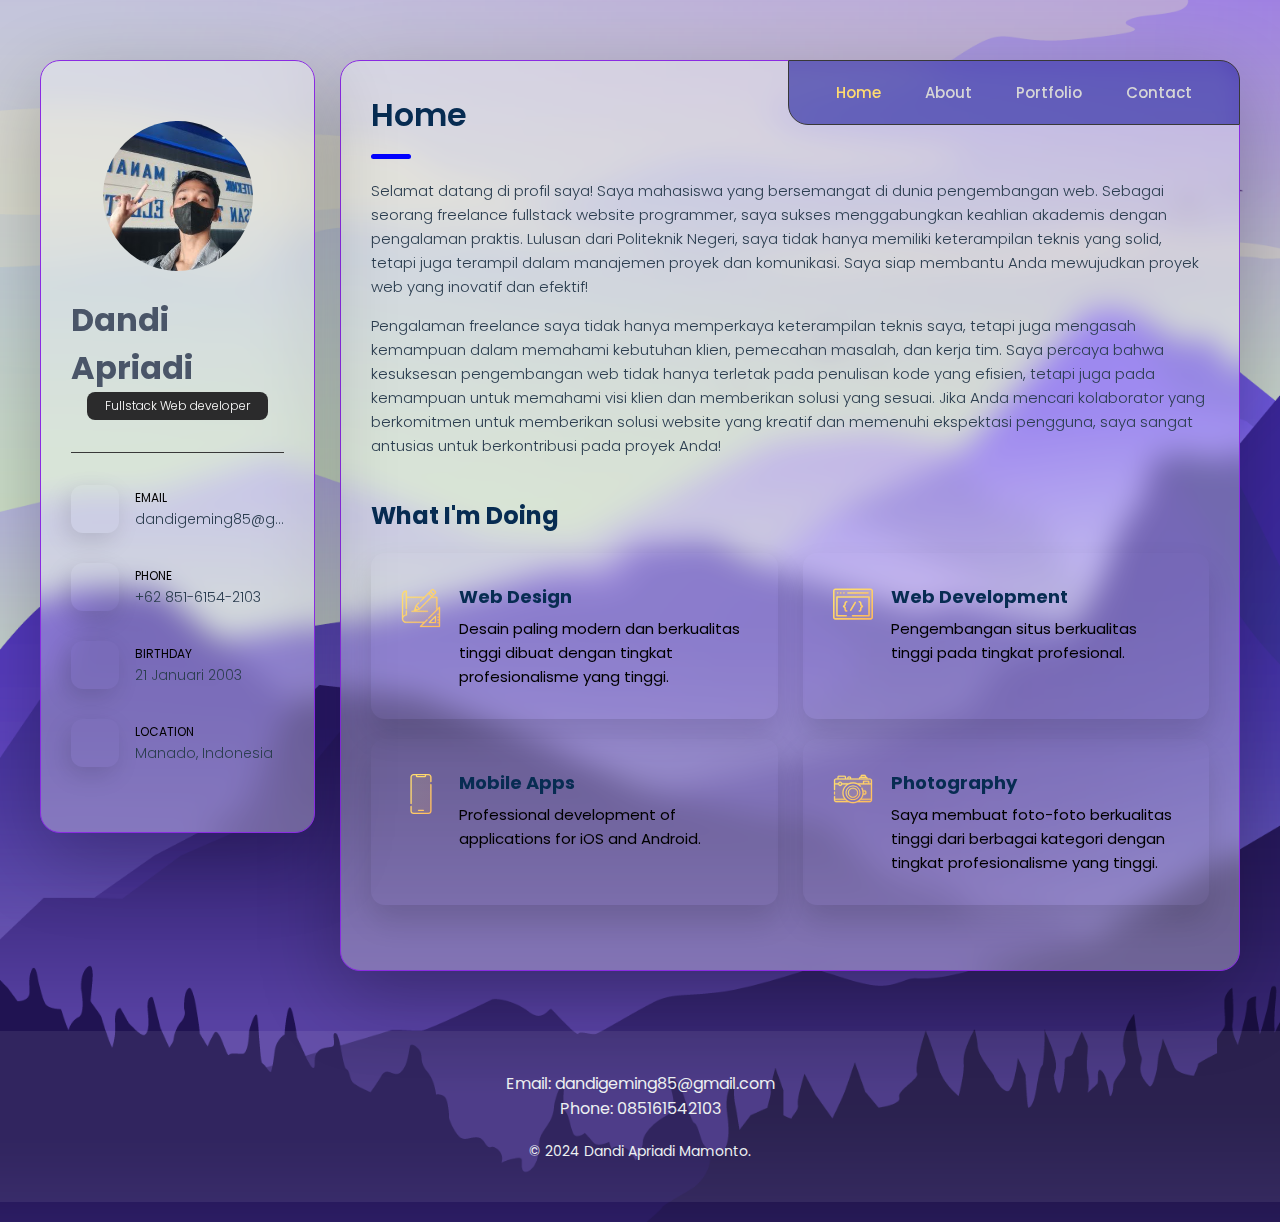
==== index.html @ 33befef3 "first commit" ====
<!DOCTYPE html>
<html lang="en">

<head>
  <meta charset="UTF-8">
  <meta http-equiv="X-UA-Compatible" content="IE=edge">
  <meta name="viewport" content="width=device-width, initial-scale=1.0">
  <title>Portfolio LearningX</title>
  <link rel="shortcut icon" href="./assets/images/logo.ico" type="image/x-icon">
  <link rel="stylesheet" href="./assets/css/style.css">
  <link rel="preconnect" href="https://fonts.googleapis.com">
  <link rel="preconnect" href="https://fonts.gstatic.com" crossorigin>

  <link href="https://fonts.googleapis.com/css2?family=Poppins:wght@300;400;500;600&display=swap" rel="stylesheet">
</head>

<body>

  <main>
    <aside class="sidebar" data-sidebar>
      <div class="sidebar-info">
        <figure class="avatar-box">
          <img src="./assets/images/profile.jpg" class="rounded" alt="Dandi Apriadi" width="100">
        </figure>

        <div class="info-content">
          <h1 class="text-gray" title="Dandi Apriadi">Dandi Apriadi</h1>

          <p class="title">Fullstack Web developer</p>
        </div>

        <button class="info_more-btn" data-sidebar-btn>
          <ion-icon name="chevron-down"></ion-icon>
        </button>

      </div>

      <div class="sidebar-info_more">

        <div class="separator"></div>

        <ul class="contacts-list">

          <li class="contact-item">

            <div class="icon-box">
              <ion-icon name="mail-outline"></ion-icon>
            </div>

            <div class="contact-info">
              <p class="contact-title">Email</p>

              <a href="mailto:dandigeming85@gmail.com" class="contact-link">dandigeming85@gmail.com</a>
            </div>

          </li>

          <li class="contact-item">

            <div class="icon-box">
              <ion-icon name="phone-portrait-outline"></ion-icon>
            </div>

            <div class="contact-info">
              <p class="contact-title">Phone</p>

              <a class="contact-link">+62 851-6154-2103</a>
            </div>

          </li>

          <li class="contact-item">

            <div class="icon-box">
              <ion-icon name="calendar-outline"></ion-icon>
            </div>

            <div class="contact-info">
              <p class="contact-title">Birthday</p>

              <time datetime="1982-06-23">21 Januari 2003</time>
            </div>

          </li>

          <li class="contact-item">

            <div class="icon-box">
              <ion-icon name="location-outline"></ion-icon>
            </div>

            <div class="contact-info">
              <p class="contact-title">Location</p>

              <address>Manado, Indonesia</address>
            </div>

          </li>

        </ul>

        <div class="separator"></div>

        <ul class="social-list">

          <li class="social-item">
            <a href="#" class="social-link">
              <ion-icon name="logo-facebook"></ion-icon>
            </a>
          </li>

          <li class="social-item">
            <a href="#" class="social-link">
              <ion-icon name="logo-twitter"></ion-icon>
            </a>
          </li>

          <li class="social-item">
            <a href="#" class="social-link">
              <ion-icon name="logo-instagram"></ion-icon>
            </a>
          </li>

        </ul>

      </div>

    </aside>

    <div class="main-content">

      <nav class="navbar">

        <ul class="navbar-list">

          <li class="navbar-item">
            <button class="navbar-link  active" data-nav-link>Home</button>
          </li>

          <li class="navbar-item">
            <button class="navbar-link" data-nav-link>About</button>
          </li>

          <li class="navbar-item">
            <button class="navbar-link" data-nav-link>Portfolio</button>
          </li>

          <li class="navbar-item">
            <button class="navbar-link" data-nav-link>Contact</button>
          </li>

        </ul>

      </nav>

      <article class="about  active" data-page="home">

        <header>
          <h2 class="h2 article-title">Home</h2>
        </header>

        <section class="about-text">
          <p>
            Selamat datang di profil saya! Saya mahasiswa yang bersemangat di dunia pengembangan web. Sebagai seorang freelance fullstack website programmer, saya sukses menggabungkan keahlian akademis dengan pengalaman praktis. Lulusan dari Politeknik Negeri, saya tidak hanya memiliki keterampilan teknis yang solid, tetapi juga terampil dalam manajemen proyek dan komunikasi. Saya siap membantu Anda mewujudkan proyek web yang inovatif dan efektif!
          </p>

          <p>
            Pengalaman freelance saya tidak hanya memperkaya keterampilan teknis saya, tetapi juga mengasah kemampuan dalam memahami kebutuhan klien, pemecahan masalah, dan kerja tim. Saya percaya bahwa kesuksesan pengembangan web tidak hanya terletak pada penulisan kode yang efisien, tetapi juga pada kemampuan untuk memahami visi klien dan memberikan solusi yang sesuai. Jika Anda mencari kolaborator yang berkomitmen untuk memberikan solusi website yang kreatif dan memenuhi ekspektasi pengguna, saya sangat antusias untuk berkontribusi pada proyek Anda!
          </p>
        </section>

        <section class="service">

          <h3 class="h3 service-title">What i'm doing</h3>

          <ul class="service-list">

            <li class="service-item">

              <div class="service-icon-box">
                <img src="./assets/images/icon-design.svg
                " alt="design icon" width="40">
              </div>

              <div class="service-content-box">
                <h4 class="h4 service-item-title">Web design</h4>

                <p class="service-item-text">
                  Desain paling modern dan berkualitas tinggi dibuat dengan tingkat profesionalisme yang tinggi.
                </p>
              </div>

            </li>

            <li class="service-item">

              <div class="service-icon-box">
                <img src="./assets/images/icon-dev.svg" alt="Web development icon" width="40">
              </div>

              <div class="service-content-box">
                <h4 class="h4 service-item-title">Web development</h4>

                <p class="service-item-text">
                  Pengembangan situs berkualitas tinggi pada tingkat profesional.
                </p>
              </div>

            </li>

            <li class="service-item">

              <div class="service-icon-box">
                <img src="./assets/images/icon-app.svg" alt="mobile app icon" width="40">
              </div>

              <div class="service-content-box">
                <h4 class="h4 service-item-title">Mobile apps</h4>

                <p class="service-item-text">
                  Professional development of applications for iOS and Android.
                </p>
              </div>

            </li>

            <li class="service-item">

              <div class="service-icon-box">
                <img src="./assets/images/icon-photo.svg" alt="camera icon" width="40">
              </div>

              <div class="service-content-box">
                <h4 class="h4 service-item-title">Photography</h4>

                <p class="service-item-text">
                  Saya membuat foto-foto berkualitas tinggi dari berbagai kategori dengan tingkat profesionalisme yang tinggi.
                </p>
              </div>

            </li>

          </ul>

        </section>

        <div class="modal-container" data-modal-container>

          <div class="overlay" data-overlay></div>

          <section class="testimonials-modal">

            <button class="modal-close-btn" data-modal-close-btn>
              <ion-icon name="close-outline"></ion-icon>
            </button>

            <div class="modal-img-wrapper">
              <figure class="modal-avatar-box">
                <img src="./assets/images/avatar-1.png" alt="Daniel lewis" width="80" data-modal-img>
              </figure>

              <img src="./assets/images/icon-quote.svg" alt="quote icon">
            </div>

          </section>

        </div>
        
      </article>

      <article class="resume" data-page="about">

        <header>
          <h2 class="h2 article-title">About</h2>
        </header>

        <section class="timeline">

          <div class="title-wrapper">
            <div class="icon-box">
              <ion-icon name="book-outline"></ion-icon>
            </div>

            <h3 class="h3">Education</h3>
          </div>

          <ol class="timeline-list">

            <li class="timeline-item">

              <h4 class="h4 timeline-item-title">SMK Coktroaminoto Kotamobagu</h4>

              <span>2018 — 2021</span>

              <p class="timeline-text">
                SMK Cokroaminoto Kotamobagu, 2018-2021, memperkaya pengetahuan akademis dan keterampilan praktis. Dengan dukungan guru dan teman sekelas, saya siap melangkah ke tahap berikutnya dalam pendidikan dan karier.
              </p>

            </li>

            <li class="timeline-item">

              <h4 class="h4 timeline-item-title">Politeknik Negeri Manado</h4>

              <span>2021 — 2025</span>

              <p class="timeline-text">
                Politeknik Negeri Manado, periode 2021-2025, menjadi tempat di mana saya mengembangkan pengetahuan akademis dan keterampilan praktis. Dengan bimbingan dari dosen dan dukungan rekan sejawat, saya siap untuk memasuki fase selanjutnya dalam perjalanan pendidikan dan karier saya.
              </p>

            </li>

            <li class="timeline-item">

              <h4 class="h4 timeline-item-title">Harvard University</h4>

              <span>2025 — 2028</span>

              <p class="timeline-text">
                Harvard University, yang akan saya tempuh dari 2025 hingga 2028, menjadi langkah ambisius saya untuk memperdalam pengetahuan akademis dan mengembangkan keterampilan praktis. Dengan harapan mendapatkan bimbingan dari pengajar terkemuka dan berinteraksi dengan rekan sejawat yang inspiratif, saya mempersiapkan diri untuk menghadapi tantangan akademis dan menggali peluang karier yang lebih mendalam di masa depan.
              </p>

            </li>

          </ol>

        </section>

        <section class="skill">

          <h3 class="h3 skills-title">My skills</h3>

          <ul class="skills-list content-card">

            <li class="skills-item">

              <div class="title-wrapper">
                <h5 class="h5">Web design</h5>
                <data value="80">80%</data>
              </div>

              <div class="skill-progress-bg">
                <div class="skill-progress-fill" style="width: 80%;"></div>
              </div>

            </li>

            <li class="skills-item">

              <div class="title-wrapper">
                <h5 class="h5">Graphic design</h5>
                <data value="70">70%</data>
              </div>

              <div class="skill-progress-bg">
                <div class="skill-progress-fill" style="width: 70%;"></div>
              </div>

            </li>

            <li class="skills-item">

              <div class="title-wrapper">
                <h5 class="h5">Branding</h5>
                <data value="75">75%</data>
              </div>

              <div class="skill-progress-bg">
                <div class="skill-progress-fill" style="width: 75%;"></div>
              </div>

            </li>
            <li class="skills-item">

              <div class="title-wrapper">
                <h5 class="h5">Flutter</h5>
                <data value="81">81%</data>
              </div>

              <div class="skill-progress-bg">
                <div class="skill-progress-fill" style="width: 81%;"></div>
              </div>

            </li>

            <li class="skills-item">

              <div class="title-wrapper">
                <h5 class="h5">React</h5>
                <data value="96">96%</data>
              </div>

              <div class="skill-progress-bg">
                <div class="skill-progress-fill" style="width: 96%;"></div>
              </div>

            </li>
            <li class="skills-item">

              <div class="title-wrapper">
                <h5 class="h5">PHP</h5>
                <data value="90">94%</data>
              </div>

              <div class="skill-progress-bg">
                <div class="skill-progress-fill" style="width: 90%;"></div>
              </div>

            </li>
          
            <li class="skills-item">

              <div class="title-wrapper">
                <h5 class="h5">Python</h5>
                <data value="51">51%</data>
              </div>

              <div class="skill-progress-bg">
                <div class="skill-progress-fill" style="width: 51%;"></div>
              </div>

            </li>
            <li class="skills-item">

              <div class="title-wrapper">
                <h5 class="h5">C++</h5>
                <data value="66">66%</data>
              </div>

              <div class="skill-progress-bg">
                <div class="skill-progress-fill" style="width: 66%;"></div>
              </div>

            </li>

            <li class="skills-item">

              <div class="title-wrapper">
                <h5 class="h5">Java</h5>
                <data value="40">40%</data>
              </div>

              <div class="skill-progress-bg">
                <div class="skill-progress-fill" style="width: 40%;"></div>
              </div>

            </li>

          </ul>

        </section>

      </article>

      <article class="portfolio" data-page="portfolio">

        <header>
          <h2 class="h2 article-title">Portfolio</h2>
        </header>

        <section class="projects">

          <div class="filter-select-box">

            <button class="filter-select" data-select>

              <div class="select-value" data-selecct-value>Select category</div>

              <div class="select-icon">
                <ion-icon name="chevron-down"></ion-icon>
              </div>

            </button>

            <ul class="select-list">

              <li class="select-item">
                <button data-select-item>All</button>
              </li>

              <li class="select-item">
                <button data-select-item>Web design</button>
              </li>

              <li class="select-item">
                <button data-select-item>Applications</button>
              </li>

              <li class="select-item">
                <button data-select-item>Web development</button>
              </li>

            </ul>

          </div>

          <ul class="project-list">

            <li class="project-item  active" data-filter-item data-category="web development">
              <a href="#">

                <figure class="project-img">
                  <div class="project-item-icon-box">
                    <ion-icon name="eye-outline"></ion-icon>
                  </div>

                  <img src="./assets/images/lumbung.png" alt="Post Artikel" loading="lazy">
                </figure>

                <h3 class="project-title">Lumbung Pustaka</h3>

                <p class="project-category">2024</p>

              </a>
            </li>

            <li class="project-item  active" data-filter-item data-category="web development">
              <a href="#">

                <figure class="project-img">
                  <div class="project-item-icon-box">
                    <ion-icon name="eye-outline"></ion-icon>
                  </div>

                  <img src="./assets/images/post.png" alt="Post Artikel" loading="lazy">
                </figure>

                <h3 class="project-title">Post Artikel</h3>

                <p class="project-category">2024</p>

              </a>
            </li>

            <li class="project-item  active" data-filter-item data-category="web development">
              <a href="#">

                <figure class="project-img">
                  <div class="project-item-icon-box">
                    <ion-icon name="eye-outline"></ion-icon>
                  </div>

                  <img src="./assets/images/badag.png" alt="bantu dagang" loading="lazy">
                </figure>

                <h3 class="project-title">Bantu Dagang (Badag)</h3>

                <p class="project-category">2024</p>

              </a>
            </li>

            <li class="project-item  active" data-filter-item data-category="web development">
              <a href="#">

                <figure class="project-img">
                  <div class="project-item-icon-box">
                    <ion-icon name="eye-outline"></ion-icon>
                  </div>

                  <img src="./assets/images/asrama.png" alt="Asrama Polimdo" loading="lazy">
                </figure>

                <h3 class="project-title">Asrama Polimdo</h3>

                <p class="project-category">2024</p>

              </a>
            </li>
            <li class="project-item  active" data-filter-item data-category="web development">
              <a href="#">

                <figure class="project-img">
                  <div class="project-item-icon-box">
                    <ion-icon name="eye-outline"></ion-icon>
                  </div>

                  <img src="./assets/images/pbl.png" alt="Project Base Learning" loading="lazy">
                </figure>

                <h3 class="project-title">Project Base Learning</h3>

                <p class="project-category">2024</p>

              </a>
            </li>
            <li class="project-item  active" data-filter-item data-category="web development">
              <a href="#">

                <figure class="project-img">
                  <div class="project-item-icon-box">
                    <ion-icon name="eye-outline"></ion-icon>
                  </div>

                  <img src="./assets/images/baetcoffe.png" alt="beat coffie" loading="lazy">
                </figure>

                <h3 class="project-title">Beat Coffie</h3>

                <p class="project-category">2023</p>

              </a>
            </li>

            <li class="project-item  active" data-filter-item data-category="web development">
              <a href="#">

                <figure class="project-img">
                  <div class="project-item-icon-box">
                    <ion-icon name="eye-outline"></ion-icon>
                  </div>

                  <img src="./assets/images/elearning.png" alt="smart elearning" loading="lazy">
                </figure>

                <h3 class="project-title">Smart Eleaning</h3>

                <p class="project-category">2023</p>

              </a>
            </li>

            <li class="project-item  active" data-filter-item data-category="web development">
              <a href="#">

                <figure class="project-img">
                  <div class="project-item-icon-box">
                    <ion-icon name="eye-outline"></ion-icon>
                  </div>

                  <img src="./assets/images/dekoryuk.png" alt="dekoryuk" loading="lazy">
                </figure>

                <h3 class="project-title">Dekoryuk</h3>

                <p class="project-category">2023</p>

              </a>
            </li>

            <li class="project-item  active" data-filter-item data-category="web development">
              <a href="#">

                <figure class="project-img">
                  <div class="project-item-icon-box">
                    <ion-icon name="eye-outline"></ion-icon>
                  </div>

                  <img src="./assets/images/jurnal.png" alt="Jurnal Posting" loading="lazy">
                </figure>

                <h3 class="project-title">Jurnal Post</h3>

                <p class="project-category">2023</p>

              </a>
            </li>
            <li class="project-item  active" data-filter-item data-category="web development">
              <a href="#">

                <figure class="project-img">
                  <div class="project-item-icon-box">
                    <ion-icon name="eye-outline"></ion-icon>
                  </div>

                  <img src="./assets/images/silogis.png" alt="Silogis" loading="lazy">
                </figure>

                <h3 class="project-title">Silogis</h3>

                <p class="project-category">2023</p>

              </a>
            </li>
            <li class="project-item  active" data-filter-item data-category="web development">
              <a href="#">

                <figure class="project-img">
                  <div class="project-item-icon-box">
                    <ion-icon name="eye-outline"></ion-icon>
                  </div>

                  <img src="./assets/images/taniku.png" alt="Taniku" loading="lazy">
                </figure>

                <h3 class="project-title">Taniku</h3>

                <p class="project-category">2023</p>

              </a>
            </li>

            <li class="project-item  active" data-filter-item data-category="web development">
              <a href="#">

                <figure class="project-img">
                  <div class="project-item-icon-box">
                    <ion-icon name="eye-outline"></ion-icon>
                  </div>

                  <img src="./assets/images/pegadaian.png" alt="Sistem Kenaikan Pangkat" loading="lazy">
                </figure>

                <h3 class="project-title">Sistem Kenaikan Pangkat</h3>

                <p class="project-category">2023</p>

              </a>
            </li>

            <li class="project-item  active" data-filter-item data-category="web development">
              <a href="#">

                <figure class="project-img">
                  <div class="project-item-icon-box">
                    <ion-icon name="eye-outline"></ion-icon>
                  </div>

                  <img src="./assets/images/cvjilis.png" alt="Cv Jilis" loading="lazy">
                </figure>

                <h3 class="project-title">Cv Jilis</h3>

                <p class="project-category">2023</p>

              </a>
            </li>

            <li class="project-item  active" data-filter-item data-category="web development">
              <a href="#">

                <figure class="project-img">
                  <div class="project-item-icon-box">
                    <ion-icon name="eye-outline"></ion-icon>
                  </div>

                  <img src="./assets/images/momento.png" alt="Momento" loading="lazy">
                </figure>

                <h3 class="project-title">Momento</h3>

                <p class="project-category">2023</p>

              </a>
            </li>
            <li class="project-item  active" data-filter-item data-category="web development">
              <a href="#">

                <figure class="project-img">
                  <div class="project-item-icon-box">
                    <ion-icon name="eye-outline"></ion-icon>
                  </div>

                  <img src="./assets/images/server bersama.png" alt="Website Post" loading="lazy">
                </figure>

                <h3 class="project-title">Website Post</h3>

                <p class="project-category">2023</p>

              </a>
            </li>

            <li class="project-item  active" data-filter-item data-category="web development">
              <a href="#">

                <figure class="project-img">
                  <div class="project-item-icon-box">
                    <ion-icon name="eye-outline"></ion-icon>
                  </div>

                  <img src="./assets/images/tomohonv.png" alt="Tomohon Virtual Tour" loading="lazy">
                </figure>

                <h3 class="project-title">Tomohon Virtual Tour</h3>

                <p class="project-category">2023</p>

              </a>
            </li>
            
          </ul>

        </section>

      </article>

      <article class="contact" data-page="contact">

        <header>
          <h2 class="h2 article-title">Contact</h2>
        </header>

        <section class="mapbox" data-mapbox>
          <figure>
            <iframe
              src="https://www.google.com/maps/embed?pb=!1m14!1m8!1m3!1d15953.66878061593!2d124.886369!3d1.5184911!3m2!1i1024!2i768!4f13.1!3m3!1m2!1s0x3287a06a89181dc1%3A0x2457fc5201e05955!2sPoliteknik%20Negeri%20Manado!5e0!3m2!1sid!2sid!4v1709305285548!5m2!1sid!2si"
              width="400" height="300" ></iframe>
          </figure>
        </section>

        <section class="contact-form">

          <h3 class="h3 form-title">Contact Form</h3>

          <form action="#" class="form" data-form>

            <div class="input-wrapper">
              <input type="text" name="fullname" class="form-input" placeholder="Full name" required data-form-input>

              <input type="email" name="email" class="form-input" placeholder="Email address" required data-form-input>
            </div>

            <textarea name="message" class="form-input" placeholder="Your Message" required data-form-input></textarea>

            <button class="form-btn" type="submit" disabled data-form-btn>
              <ion-icon name="paper-plane"></ion-icon>
              <span>Send Message</span>
            </button>

          </form>

        </section>

      </article>

    </div>

  </main>

  <script src="./assets/js/script.js"></script>
  <script type="module" src="https://unpkg.com/ionicons@5.5.2/dist/ionicons/ionicons.esm.js"></script>


  <footer class="footer-section">

    <div class="">
      <p>Email: dandigeming85@gmail.com</p>
      <p>Phone: 085161542103</p>
    </div>
    <p class="copyright">&copy; 2024 Dandi Apriadi Mamonto.</p>
  </footer>
  
</body>

</html>
---- assets/css/style.css ----
:root {

  --bg-gradient-onyx: linear-gradient(
    to bottom right, 
    hsl(240, 1%, 25%) 3%, 
    hsl(0, 0%, 19%) 97%
  );
  --bg-gradient-jet: linear-gradient(
    to bottom right, 
    hsla(240, 1%, 18%, 0.251) 0%, 
    hsla(240, 2%, 11%, 0) 100%
  ), hsl(240, 2%, 13%);
  --bg-gradient-yellow-1: linear-gradient(
    to bottom right, 
    hsl(45, 100%, 71%) 0%, 
    hsla(36, 100%, 69%, 0) 50%
  );
  --bg-gradient-yellow-2: linear-gradient(
    135deg, 
    hsla(45, 100%, 71%, 0.251) 0%, 
    hsla(35, 100%, 68%, 0) 59.86%
  ), hsl(240, 2%, 13%);
  --border-gradient-onyx: linear-gradient(
    to bottom right, 
    hsl(0, 0%, 25%) 0%, 
    hsla(0, 0%, 25%, 0) 50%
  );
  --text-gradient-yellow: linear-gradient(
    to right, 
    hsl(45, 100%, 72%), 
    hsl(35, 100%, 68%)
  );

  --jet: hsl(0, 0%, 22%);
  --onyx: hsl(240, 1%, 17%);
  --eerie-black-1: hsl(240, 2%, 13%);
  --eerie-black-2: hsl(240, 2%, 12%);
  --white-1: hsl(0, 0%, 100%);
  --white-2: hsl(0, 0%, 98%);
  --orange-yellow-crayola: hsl(45, 100%, 72%);
  --vegas-gold: hsl(45, 54%, 58%);
  --light-gray: hsl(0, 0%, 84%);
  --light-gray-70: hsla(0, 0%, 84%, 0.7);
  --bittersweet-shimmer: hsl(0, 43%, 51%);

  --ff-poppins: 'Poppins', sans-serif;

  --fs-1: 24px;
  --fs-2: 18px;
  --fs-3: 17px;
  --fs-4: 16px;
  --fs-5: 15px;
  --fs-6: 14px;
  --fs-7: 13px;
  --fs-8: 11px;

  --fw-300: 300;
  --fw-400: 400;
  --fw-500: 500;
  --fw-600: 600;
  
  --shadow-1: -4px 8px 24px hsla(0, 0%, 0%, 0.25);
  --shadow-2: 0 16px 30px hsla(0, 0%, 0%, 0.25);
  --shadow-3: 0 16px 40px hsla(0, 0%, 0%, 0.25);
  --shadow-4: 0 25px 50px hsla(0, 0%, 0%, 0.15);
  --shadow-5: 0 24px 80px hsla(0, 0%, 0%, 0.25);

  --transition-1: 0.25s ease;
  --transition-2: 0.5s ease-in-out;

}

*, *::before, *::after {
  margin: 0;
  padding: 0;
  box-sizing: border-box;
}

a { text-decoration: none; }

li { list-style: none; }

img, ion-icon, a, button, time, span { display: block; }

button {
  font: inherit;
  background: none;
  border: none;
  text-align: left;
  cursor: pointer;
}

input, textarea {
  display: block;
  width: 100%;
  background: none;
  font: inherit;
}

::selection {
  background: var(--orange-yellow-crayola);
  color: var(--smoky-black);
}

:focus { outline-color: var(--orange-yellow-crayola); }

html { font-family: var(--ff-poppins); }

body{
  background-image: url('login-bg.png');
  background-repeat: no-repeat;
  background-size: cover;
}

.rounded{
  background-color: blue;
  border-radius: 100%;
  line-height: 100px;
}

.sidebar,
article {
  background-color: hsla(0, 0%, 100%, .3);
  border: 1px solid blueviolet;
  border-radius: 20px;
  backdrop-filter: blur(15px);
  padding: 15px;
  box-shadow: var(--shadow-1);
  z-index: 1;
}

.separator {
  width: 100%;
  height: 1px;
  background: var(--jet);
  margin: 16px 0;
}

.icon-box {
  position: relative;
  width: 30px;
  height: 30px;
  border-radius: 8px;
  display: flex;
  justify-content: center;
  align-items: center;
  font-size: 16px;
  
  box-shadow: var(--shadow-1);
  z-index: 1;
}

.icon-box::before {
  content: "";
  position: absolute;
  inset: 1px;
  border-radius: inherit;
  z-index: -1;
}

.icon-box ion-icon { --ionicon-stroke-width: 35px; }

article { display: none; }

article.active {
  display: block;
  animation: fade 0.5s ease backwards;
}

@keyframes fade {
  0% { opacity: 0; }
  100% { opacity: 1; }
}

.h2,
.h3,
.h4,
.h5 {
  color: #072c52;
  text-transform: capitalize;
}

footer {
  background-color: hsla(0, 0%, 100%, .08);
  padding: 40px 20px;
  color: #ecf0f1;
  text-align: center;
}

.footer-section {
  margin-bottom: 20px;
}

.copyright {
  margin-top: 20px;
  font-size: 14px;
}

.h2 { font-size: var(--fs-1); }

.h3 { font-size: var(--fs-2); }

.h4 { font-size: var(--fs-4); }

.h5 {
  font-size: var(--fs-7);
  font-weight: var(--fw-500);
}

.article-title {
  position: relative;
  padding-bottom: 7px;
}

.article-title::after {
  content: "";
  position: absolute;
  bottom: 0;
  left: 0;
  width: 30px;
  height: 3px;
  background: blue;
  border-radius: 3px;
}

.has-scrollbar::-webkit-scrollbar {
  width: 5px; /* for vertical scrollbar */
  height: 5px; /* for horizontal scrollbar */
}

.has-scrollbar::-webkit-scrollbar-track {
  background: var(--onyx);
  border-radius: 5px;
}

.has-scrollbar::-webkit-scrollbar-thumb {
  background: var(--orange-yellow-crayola);
  border-radius: 5px;
}

.has-scrollbar::-webkit-scrollbar-button { width: 20px; }

.content-card {
  position: relative;
  padding: 15px;
  padding-top: 45px;
  border-radius: 14px;
  box-shadow: var(--shadow-2);
  cursor: pointer;
  z-index: 1;
}

.content-card::before {
  content: "";
  position: absolute;
  inset: 1px;
  border-radius: inherit;
  z-index: -1;
}
main {
  margin: 15px 12px;
  margin-bottom: 75px;
  min-width: 259px;
}

.sidebar {
  margin-bottom: 15px;
  max-height: 112px;
  overflow: hidden;
  transition: var(--transition-2);
}

.sidebar.active { max-height: 405px; }

.sidebar-info {
  position: relative;
  display: flex;
  justify-content: flex-start;
  align-items: center;
  gap: 15px;
}

.text-gray {
  color: #4a5568;
}

.avatar-box {
  border-radius: 100%;
}


.info-content .name {
  color: #2c3e50;
  font-size: var(--fs-3);
  font-weight: var(--fw-500);
  letter-spacing: -0.25px;
  margin-bottom: 10px;
}

.info-content .title {
  color: var(--white-1);
  background: var(--onyx);
  font-size: var(--fs-8);
  font-weight: var(--fw-300);
  width: max-content;
  padding: 3px 12px;
  border-radius: 8px;
}

.info_more-btn {
  position: absolute;
  top: -15px;
  right: -15px;
  border-radius: 0 15px;
  font-size: 13px;
  
  background: var(--border-gradient-onyx);
  padding: 10px;
  box-shadow: var(--shadow-2);
  transition: var(--transition-1);
  z-index: 1;
}

.info_more-btn::before {
  content: "";
  position: absolute;
  inset: 1px;
  border-radius: inherit;
  background: var(--bg-gradient-jet);
  transition: var(--transition-1);
  z-index: -1;
}

.info_more-btn:hover,
.info_more-btn:focus { background: var(--bg-gradient-yellow-1); }

.info_more-btn:hover::before,
.info_more-btn:focus::before { background: var(--bg-gradient-yellow-2); }

.info_more-btn span { display: none; }

.sidebar-info_more {
  opacity: 0;
  visibility: hidden;
  transition: var(--transition-2);
}

.sidebar.active .sidebar-info_more {
  opacity: 1;
  visibility: visible;
}

.contacts-list {
  display: grid;
  grid-template-columns: 1fr;
  gap: 16px;
}

.contact-item {
  min-width: 100%;
  display: flex;
  align-items: center;
  gap: 16px;
}

.contact-info {
  max-width: calc(100% - 46px);
  width: calc(100% - 46px);
}

.contact-title {
  color: ;
  font-size: var(--fs-8);
  text-transform: uppercase;
  margin-bottom: 2px;
}

.contact-info :is(.contact-link, time, address) {
  color: #2c3e50;
  font-size: var(--fs-7);
}

.contact-info address { font-style: normal; }

.social-list {
  display: flex;
  justify-content: flex-start;
  align-items: center;
  gap: 15px;
  padding-bottom: 4px;
  padding-left: 7px;
}

.social-item .social-link {
  color: ;
  font-size: 18px;
}

.social-item .social-link:hover { color: var(--light-gray); }

.navbar {
  position: fixed;
  bottom: 0;
  left: 0;
  width: 100%;
  background: hsla(240, 100%, 28%, 0.5);
  backdrop-filter: blur(10px);
  border: 1px solid var(--jet);
  border-radius: 12px 12px 0 0;
  box-shadow: var(--shadow-2);
  z-index: 5;
}

.navbar-list {
  display: flex;
  flex-wrap: wrap;
  justify-content: center;
  align-items: center;
  padding: 0 10px;
}

.navbar-link {
  color: var(--light-gray);
  font-size: var(--fs-8);
  padding: 20px 7px;
  transition: color var(--transition-1);
}

.navbar-link:hover,
.navbar-link:focus { color: ; }

.navbar-link.active { color: var(--orange-yellow-crayola); }

.about .article-title { margin-bottom: 15px; }

.about-text {
  color: #2c3e50;
  font-size: var(--fs-6);
  font-weight: var(--fw-300);
  line-height: 1.6;
}

.about-text p { margin-bottom: 15px; }

.service { margin-bottom: 35px; }

.service-title { margin-bottom: 20px; }

.service-list {
  display: grid;
  grid-template-columns: 1fr;
  gap: 20px;
}

.service-item {
  position: relative;
  padding: 20px;
  border-radius: 14px;
  box-shadow: var(--shadow-2);
  z-index: 1;
}

.service-item::before {
  content: "";
  position: absolute;
  inset: 1px;
  border-radius: inherit;
  z-index: -1;
}

.service-icon-box { margin-bottom: 10px; }

.service-icon-box img { margin: auto; }

.service-content-box { text-align: center; }

.service-item-title { margin-bottom: 7px; }

.service-item-text {
  font-size: var(--fs-6);
  font-weight: var(--fw-3);
  line-height: 1.6;
}

.testimonials { margin-bottom: 30px; }

.testimonials-title { margin-bottom: 20px; }

.testimonials-list {
  display: flex;
  justify-content: flex-start;
  align-items: flex-start;
  gap: 15px;
  margin: 0 -15px;
  padding: 25px 15px;
  padding-bottom: 35px;
  overflow-x: auto;
  scroll-behavior: smooth;
  overscroll-behavior-inline: contain;
  scroll-snap-type: inline mandatory;
}

.testimonials-item {
  min-width: 100%;
  scroll-snap-align: center;
}

.testimonials-avatar-box {
  position: absolute;
  top: 0;
  left: 0;
  transform: translate(15px, -25px);
  background: var(--bg-gradient-onyx);
  border-radius: 14px;
  box-shadow: var(--shadow-1);
}

.testimonials-item-title { margin-bottom: 7px; }

.testimonials-text {
  color: var(--light-gray);
  font-size: var(--fs-6);
  font-weight: var(--fw-300);
  line-height: 1.6;
  display: -webkit-box;
  line-clamp: 4;
  -webkit-line-clamp: 4;
  -webkit-box-orient: vertical;
  overflow: hidden;
}
.modal-container {
  position: fixed;
  top: 0;
  left: 0;
  width: 100%;
  height: 100%;
  display: flex;
  justify-content: center;
  align-items: center;
  overflow-y: auto;
  overscroll-behavior: contain;
  z-index: 20;
  pointer-events: none;
  visibility: hidden;
}

.modal-container::-webkit-scrollbar { display: none; }

.modal-container.active {
  pointer-events: all;
  visibility: visible;
}

.overlay {
  position: fixed;
  top: 0;
  left: 0;
  width: 100%;
  height: 100vh;
  background: hsl(0, 0%, 5%);
  opacity: 0;
  visibility: hidden;
  pointer-events: none;
  z-index: 1;
  transition: var(--transition-1);
}

.overlay.active {
  opacity: 0.8;
  visibility: visible;
  pointer-events: all;
}

.testimonials-modal {
  background: var(--eerie-black-2);
  position: relative;
  padding: 15px;
  margin: 15px 12px;
  border: 1px solid var(--jet);
  border-radius: 14px;
  box-shadow: var(--shadow-5);
  transform: scale(1.2);
  opacity: 0;
  transition: var(--transition-1);
  z-index: 2;
}

.modal-container.active .testimonials-modal {
  transform: scale(1);
  opacity: 1;
}

.modal-close-btn {
  position: absolute;
  top: 15px;
  right: 15px;
  background: var(--onyx);
  border-radius: 8px;
  width: 32px;
  height: 32px;
  display: flex;
  justify-content: center;
  align-items: center;
  color: #2c3e50;
  font-size: 18px;
  opacity: 0.7;
}

.modal-close-btn:hover,
.modal-close-btn:focus { opacity: 1; }

.modal-close-btn ion-icon { --ionicon-stroke-width: 50px; }

.modal-avatar-box {
  background: var(--bg-gradient-onyx);
  width: max-content;
  border-radius: 14px;
  margin-bottom: 15px;
  box-shadow: var(--shadow-2);
}

.modal-img-wrapper > img { display: none; }

.modal-title { margin-bottom: 4px; }

.modal-content time {
  font-size: var(--fs-6);
  color: ;
  font-weight: var(--fw-300);
  margin-bottom: 10px;
}

.modal-content p {
  color: var(--light-gray);
  font-size: var(--fs-6);
  font-weight: var(--fw-300);
  line-height: 1.6;
}

.clients { margin-bottom: 15px; }

.clients-list {
  display: flex;
  justify-content: flex-start;
  align-items: flex-start;
  gap: 15px;
  margin: 0 -15px;
  padding: 25px;
  padding-bottom: 25px;
  overflow-x: auto;
  scroll-behavior: smooth;
  overscroll-behavior-inline: contain;
  scroll-snap-type: inline mandatory;
  scroll-padding-inline: 25px;
}

.clients-item {
  min-width: 50%;
  scroll-snap-align: start;
}

.clients-item img {
  width: 100%;
  filter: grayscale(1);
  transition: var(--transition-1);
}

.clients-item img:hover { filter: grayscale(0); }

.article-title { margin-bottom: 30px; }

.timeline { margin-bottom: 30px; }

.timeline .title-wrapper {
  display: flex;
  align-items: center;
  gap: 15px;
  margin-bottom: 25px;
}

.timeline-list {
  font-size: var(--fs-6);
  margin-left: 45px;
}

.timeline-item { position: relative; }

.timeline-item:not(:last-child) { margin-bottom: 20px; }

.timeline-item-title {
  font-size: var(--fs-6);
  line-height: 1.3;
  margin-bottom: 7px;
}

.timeline-list span {
  font-weight: var(--fw-400);
  line-height: 1.6;
}

.timeline-item:not(:last-child)::before {
  content: "";
  position: absolute;
  top: -25px;
  left: -30px;
  width: 1px;
  height: calc(100% + 50px);
  background: var(--jet);
}

.timeline-item::after {
  content: "";
  position: absolute;
  top: 5px;
  left: -33px;
  height: 6px;
  width: 6px;
  background: var(--text-gradient-yellow);
  border-radius: 50%;
  box-shadow: 0 0 0 4px var(--jet);
}

.timeline-text {
  font-weight: var(--fw-300);
  line-height: 1.6;
}

.skills-title { margin-bottom: 20px; }

.skills-list { padding: 20px; }


.skills-item:not(:last-child) { margin-bottom: 15px; }

.skill .title-wrapper {
  display: flex;
  align-items: center;
  gap: 5px;
  margin-bottom: 8px;
}

.skill .title-wrapper data {
  color: var(--light-gray);
  font-size: var(--fs-7);
  font-weight: var(--fw-300);
}

.skill-progress-bg {
  background: var(--jet);
  width: 100%;
  height: 8px;
  border-radius: 10px;
}

.skill-progress-fill {
  background: var(--text-gradient-yellow);
  height: 100%;
  border-radius: inherit;
}

.filter-list { display: none; }

.filter-select-box {
  position: relative;
  margin-bottom: 25px;
}

.filter-select {
  background: var(--eerie-black-2);
  color: var(--light-gray);
  display: flex;
  justify-content: space-between;
  align-items: center;
  width: 100%;
  padding: 12px 16px;
  border: 1px solid var(--jet);
  border-radius: 14px;
  font-size: var(--fs-6);
  font-weight: var(--fw-300);
}

.filter-select.active .select-icon { transform: rotate(0.5turn); }

.select-list {
  background: var(--eerie-black-2);
  position: absolute;
  top: calc(100% + 6px);
  width: 100%;
  padding: 6px;
  border: 1px solid var(--jet);
  border-radius: 14px;
  z-index: 2;
  opacity: 0;
  visibility: hidden;
  pointer-events: none;
  transition: 0.15s ease-in-out;
}

.filter-select.active + .select-list {
  opacity: 1;
  visibility: visible;
  pointer-events: all;
}

.select-item button {
  background: var(--eerie-black-2);
  color: var(--light-gray);
  font-size: var(--fs-6);
  font-weight: var(--fw-300);
  text-transform: capitalize;
  width: 100%;
  padding: 8px 10px;
  border-radius: 8px;
}

.select-item button:hover { --eerie-black-2: hsl(240, 2%, 20%); }

.project-list {
  display: grid;
  grid-template-columns: 1fr;
  gap: 30px;
  margin-bottom: 10px;
}

.project-item { display: none; }

.project-item.active {
  display: block;
  animation: scaleUp 0.25s ease forwards;
}

@keyframes scaleUp {
  0% { transform: scale(0.5); }
  100% { transform: scale(1); }
}

.project-item > a { width: 100%; }

.project-img {
  position: relative;
  width: 100%;
  height: 200px;
  border-radius: 16px;
  overflow: hidden;
  margin-bottom: 15px;
}

.project-img::before {
  content: "";
  position: absolute;
  top: 0;
  left: 0;
  width: 100%;
  height: 100%;
  background: transparent;
  z-index: 1;
  transition: var(--transition-1);
}

.project-item > a:hover .project-img::before { background: hsla(0, 0%, 0%, 0.5); }

.project-item-icon-box {
  --scale: 0.8;

  background: var(--jet);
  color: var(--orange-yellow-crayola);
  position: absolute;
  top: 50%;
  left: 50%;
  transform: translate(-50%, -50%) scale(var(--scale));
  font-size: 20px;
  padding: 18px;
  border-radius: 12px;
  opacity: 0;
  z-index: 1;
  transition: var(--transition-1);
}

.project-item > a:hover .project-item-icon-box {
  --scale: 1;
  opacity: 1;
}

.project-item-icon-box ion-icon { --ionicon-stroke-width: 50px; }

.project-img img {
  width: 100%;
  height: 100%;
  object-fit: cover;
  transition: var(--transition-1);
}

.project-item > a:hover img { transform: scale(1.1); }

.project-title,
.project-category { margin-left: 10px; }

.project-title {
  color: #2c3e50;
  font-size: var(--fs-5);
  font-weight: var(--fw-400);
  text-transform: capitalize;
  line-height: 1.3;
}

.project-category {
  color: ;
  font-size: var(--fs-6);
  font-weight: var(--fw-300);
}

.blog-posts { margin-bottom: 10px; }

.blog-posts-list {
  display: grid;
  grid-template-columns: 1fr;
  gap: 20px;
}

.blog-post-item > a {
  position: relative;
  background: var(--border-gradient-onyx);
  height: 100%;
  box-shadow: var(--shadow-4);
  border-radius: 16px;
  z-index: 1;
}

.blog-post-item > a::before {
  content: "";
  position: absolute;
  inset: 1px;
  border-radius: inherit;
  background: var(--eerie-black-1);
  z-index: -1;
}

.blog-banner-box {
  width: 100%;
  height: 200px;
  border-radius: 12px;
  overflow: hidden;
}

.blog-banner-box img {
  width: 100%;
  height: 100%;
  object-fit: cover;
  transition: var(--transition-1);
}

.blog-post-item > a:hover .blog-banner-box img { transform: scale(1.1); }

.blog-content { padding: 15px; }

.blog-meta {
  display: flex;
  justify-content: flex-start;
  align-items: center;
  gap: 7px;
  margin-bottom: 10px;
}

.blog-meta :is(.blog-category, time) {
  color: ;
  font-size: var(--fs-6);
  font-weight: var(--fw-300);
}

.blog-meta .dot {
  background: ;
  width: 4px;
  height: 4px;
  border-radius: 4px;
}

.blog-item-title {
  margin-bottom: 10px;
  line-height: 1.3;
  transition: var(--transition-1);
}

.blog-post-item > a:hover .blog-item-title { color: var(--orange-yellow-crayola); }

.blog-text {
  color: var(--light-gray);
  font-size: var(--fs-6);
  font-weight: var(--fw-300);
  line-height: 1.6;
}

.mapbox {
  position: relative;
  height: 250px;
  width: 100%;
  border-radius: 16px;
  margin-bottom: 30px;
  border: 1px solid var(--jet);
  overflow: hidden;
}

.mapbox figure { height: 100%; }

.mapbox iframe {
  width: 100%;
  height: 100%;
  border: none;
}

.contact-form { margin-bottom: 10px; }

.form-title { margin-bottom: 20px; }

.input-wrapper {
  display: grid;
  grid-template-columns: 1fr;
  gap: 25px;
  margin-bottom: 25px;
}

.form-input {
  color: #2c3e50;
  font-size: var(--fs-6);
  font-weight: var(--fw-400);
  padding: 13px 20px;
  border: 1px solid var(--jet);
  border-radius: 14px;
  outline: none;
}

.form-input::placeholder { font-weight: var(--fw-500); }

.form-input:focus { border-color: var(--orange-yellow-crayola); }

textarea.form-input {
  min-height: 100px;
  height: 120px;
  max-height: 200px;
  resize: vertical;
  margin-bottom: 25px;
}

textarea.form-input::-webkit-resizer { display: none; }

.form-input:focus:invalid { border-color: var(--bittersweet-shimmer); }

.form-btn {
  position: relative;
  width: 100%;
  background: var(--border-gradient-onyx);
  color: var(--orange-yellow-crayola);
  display: flex;
  justify-content: center;
  align-items: center;
  gap: 10px;
  padding: 13px 20px;
  border-radius: 14px;
  font-size: var(--fs-6);
  text-transform: capitalize;
  box-shadow: var(--shadow-3);
  z-index: 1;
  transition: var(--transition-1);
}

.form-btn::before {
  content: "";
  position: absolute;
  inset: 1px;
  background: var(--bg-gradient-jet);
  border-radius: inherit;
  z-index: -1;
  transition: var(--transition-1);
}

.form-btn ion-icon { font-size: 16px; }

.form-btn:hover { background: var(--bg-gradient-yellow-1); }

.form-btn:hover::before { background: var(--bg-gradient-yellow-2); }

.form-btn:disabled {
  opacity: 0.7;
  cursor: not-allowed;
}

.form-btn:disabled:hover { background: var(--border-gradient-onyx); }

.form-btn:disabled:hover::before { background: var(--bg-gradient-jet); }



@media (min-width: 450px) {

  .clients-item { min-width: calc(33.33% - 10px); }

  .project-img,
  .blog-banner-box { height: auto; }

}


@media (min-width: 580px) {

  :root {

    --fs-1: 32px;
    --fs-2: 24px;
    --fs-3: 26px;
    --fs-4: 18px;
    --fs-6: 15px;
    --fs-7: 15px;
    --fs-8: 12px;

  }

  .sidebar, article {
    width: 520px;
    margin-inline: auto;
    padding: 30px;
  }

  .article-title {
    font-weight: var(--fw-600);
    padding-bottom: 15px;
  }

  .article-title::after {
    width: 40px;
    height: 5px;
  }

  .icon-box {
    width: 48px;
    height: 48px;
    border-radius: 12px;
    font-size: 18px;
  }

  main {
    margin-top: 60px;
    margin-bottom: 100px;
  }

  .sidebar {
    max-height: 180px;
    margin-bottom: 30px;
  }

  .sidebar.active { max-height: 584px; }

  .sidebar-info { gap: 25px; }

  .avatar-box { border-radius: 30px; }

  .avatar-box img { width: 120px; }

  .info-content .name { margin-bottom: 15px; }

  .info-content .title { padding: 5px 18px; }

  .info_more-btn {
    top: -30px;
    right: -30px;
    padding: 10px 15px;
  }

  .info_more-btn span {
    display: block;
    font-size: var(--fs-8);
  }

  .info_more-btn ion-icon { display: none; }

  .separator { margin: 32px 0; }

  .contacts-list { gap: 20px; }

  .contact-info {
    max-width: calc(100% - 64px);
    width: calc(100% - 64px);
  }

  .navbar { border-radius: 20px 20px 0 0; }

  .navbar-list { gap: 20px; }

  .navbar-link { --fs-8: 14px; }


  .about .article-title { margin-bottom: 20px; }

  .about-text { margin-bottom: 40px; }

  .service-item {
    display: flex;
    justify-content: flex-start;
    align-items: flex-start;
    gap: 18px;
    padding: 30px;
  }

  .service-icon-box {
    margin-bottom: 0;
    margin-top: 5px;
  }

  .service-content-box { text-align: left; }

  .testimonials-title { margin-bottom: 25px; }

  .testimonials-list {
    gap: 30px;
    margin: 0 -30px;
    padding: 30px;
    padding-bottom: 35px;
  }

  .content-card {
    padding: 30px;
    padding-top: 25px;
  }

  .testimonials-avatar-box {
    transform: translate(30px, -30px);
    border-radius: 20px;
  }

  .testimonials-avatar-box img { width: 80px; }

  .testimonials-item-title {
    margin-bottom: 10px;
    margin-left: 95px;
  }

  .testimonials-text {
    line-clamp: 2;
    -webkit-line-clamp: 2;
  }


  .modal-container { padding: 20px; }

  .testimonials-modal {
    display: flex;
    justify-content: flex-start;
    align-items: stretch;
    gap: 25px;
    padding: 30px;
    border-radius: 20px;
  }

  .modal-img-wrapper {
    display: flex;
    flex-direction: column;
    align-items: center;
  }

  .modal-avatar-box {
    border-radius: 18px;
    margin-bottom: 0;
  }

  .modal-avatar-box img { width: 65px; }

  .modal-img-wrapper > img {
    display: block;
    flex-grow: 1;
    width: 35px;
  }

  .clients-list {
    gap: 50px;
    margin: 0 -30px;
    padding: 45px;
    scroll-padding-inline: 45px;
  }

  .clients-item { min-width: calc(33.33% - 35px); }


  .timeline-list { margin-left: 65px; }

  .timeline-item:not(:last-child)::before { left: -40px; }

  .timeline-item::after {
    height: 8px;
    width: 8px;
    left: -43px;
  }

  .skills-item:not(:last-child) { margin-bottom: 25px; }

  .project-img, .blog-banner-box { border-radius: 16px; }

  .blog-posts-list { gap: 30px; }

  .blog-content { padding: 25px; }

  .mapbox {
    height: 380px;
    border-radius: 18px;
  }

  .input-wrapper {
    gap: 30px;
    margin-bottom: 30px;
  }

  .form-input { padding: 15px 20px; }

  textarea.form-input { margin-bottom: 30px; }

  .form-btn {
    --fs-6: 16px;
    padding: 16px 20px;
  }

  .form-btn ion-icon { font-size: 18px; }

}

@media (min-width: 768px) {

  .sidebar, article { width: 700px; }

  .has-scrollbar::-webkit-scrollbar-button { width: 100px; }

  .contacts-list {
    grid-template-columns: 1fr 1fr;
    gap: 30px 15px;
  }

  .navbar-link { --fs-8: 15px; }

  .testimonials-modal {
    gap: 35px;
    max-width: 680px;
  }

  .modal-avatar-box img { width: 80px; }

  .article-title { padding-bottom: 20px; }

  .filter-select-box { display: none; }

  .filter-list {
    display: flex;
    justify-content: flex-start;
    align-items: center;
    gap: 25px;
    padding-left: 5px;
    margin-bottom: 30px;
  }

  .filter-item button {
    color: var(--light-gray);
    font-size: var(--fs-5);
    transition: var(--transition-1);
  }

  .filter-item button:hover { color: ; }

  .filter-item button.active { color: var(--orange-yellow-crayola); }

  .project-list, .blog-posts-list { grid-template-columns: 1fr 1fr; }

  .input-wrapper { grid-template-columns: 1fr 1fr; }

  .form-btn {
    width: max-content;
    margin-left: auto;
  }
  
}

@media (min-width: 1024px) {

  :root {

    --shadow-1: -4px 8px 24px hsla(0, 0%, 0%, 0.125);
    --shadow-2: 0 16px 30px hsla(0, 0%, 0%, 0.125);
    --shadow-3: 0 16px 40px hsla(0, 0%, 0%, 0.125);

  }

  .sidebar, article {
    width: 950px;
    box-shadow: var(--shadow-5);
  }

  main { margin-bottom: 60px; }

  .main-content {
    position: relative;
    width: max-content;
    margin: auto;
  }

  .navbar {
    position: absolute;
    bottom: auto;
    top: 0;
    left: auto;
    right: 0;
    width: max-content;
    border-radius: 0 20px;
    padding: 0 20px;
    box-shadow: none;
  }

  .navbar-list {
    gap: 30px;
    padding: 0 20px;
  }

  .navbar-link { font-weight: var(--fw-500); }

  .service-list {
    grid-template-columns: 1fr 1fr;
    gap: 20px 25px;
  }

  .testimonials-item { min-width: calc(50% - 15px); }

  .clients-item { min-width: calc(25% - 38px); }

  .project-list { grid-template-columns: repeat(3, 1fr); }

  .blog-banner-box { height: 230px; }

}

@media (min-width: 1250px) {

  body::-webkit-scrollbar { width: 20px; }

  body::-webkit-scrollbar-track { background: var(--smoky-black); }

  body::-webkit-scrollbar-thumb {
    border: 5px solid var(--smoky-black);
    background: hsla(0, 0%, 100%, 0.1);
    border-radius: 20px;
    box-shadow: inset 1px 1px 0 hsla(0, 0%, 100%, 0.11),
                inset -1px -1px 0 hsla(0, 0%, 100%, 0.11);
  }

  body::-webkit-scrollbar-thumb:hover { background: hsla(0, 0%, 100%, 0.15); }

  body::-webkit-scrollbar-button { height: 60px; }

  .sidebar, article { width: auto; }

  article { min-height: 100%; }

  main {
    max-width: 1200px;
    margin-inline: auto;
    display: flex;
    justify-content: center;
    align-items: stretch;
    gap: 25px;
  }

  .main-content {
    min-width: 75%;
    width: 75%;
    margin: 0;
  }

  .sidebar {
    position: sticky;
    top: 60px;
    max-height: max-content;
    height: 100%;
    margin-bottom: 0;
    padding-top: 60px;
    z-index: 1;
  }

  .sidebar-info { flex-direction: column; }

  .avatar-box img { width: 150px; }

  .info-content .name {
    white-space: nowrap;
    text-align: center;
  }

  .info-content .title { margin: auto; }

  .info_more-btn { display: none; }

  .sidebar-info_more {
    opacity: 1;
    visibility: visible;
  }

  .contacts-list { grid-template-columns: 1fr; }

  .contact-info :is(.contact-link) {
    white-space: nowrap;
    overflow: hidden;
    text-overflow: ellipsis;
  }

  .contact-info :is(.contact-link, time, address) {
    --fs-7: 14px;
    font-weight: var(--fw-300);
  }

  .separator:last-of-type {
    margin: 15px 0;
    opacity: 0;
  }

  .social-list { justify-content: center; }

  .timeline-text { max-width: 700px; }

}
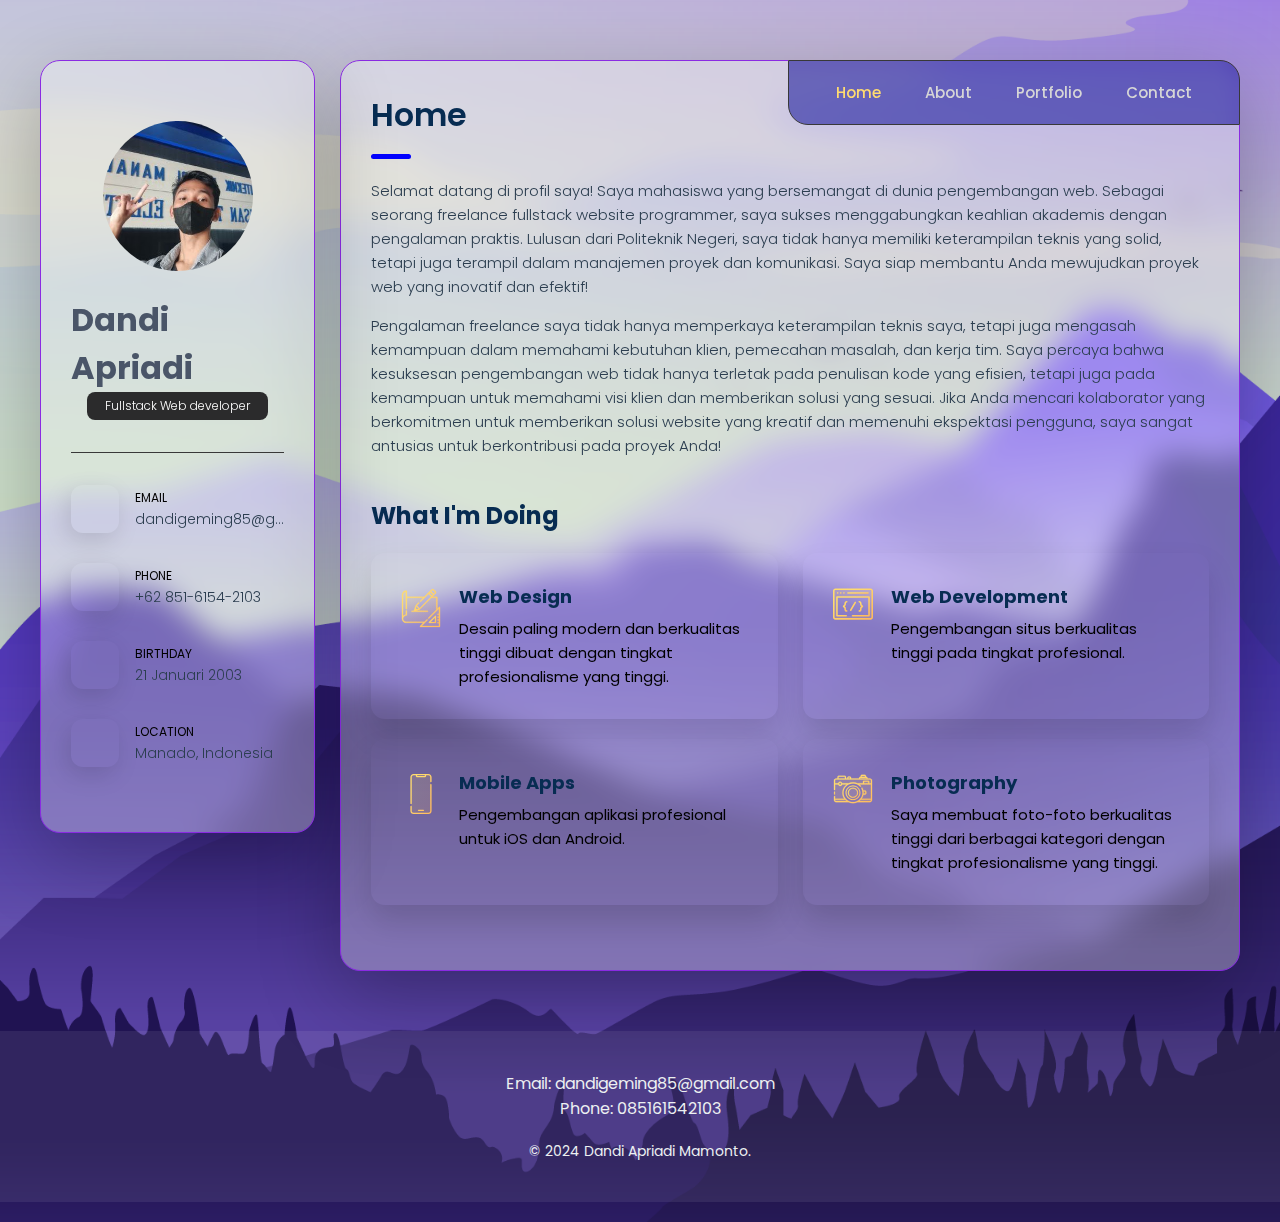
==== commit 3d6e9fa6: "Update index.html" ====
--- a/index.html
+++ b/index.html
@@ -218,7 +218,7 @@
                 <h4 class="h4 service-item-title">Mobile apps</h4>
 
                 <p class="service-item-text">
-                  Professional development of applications for iOS and Android.
+                  Pengembangan aplikasi profesional untuk iOS dan Android.
                 </p>
               </div>
 
@@ -843,4 +843,4 @@
   
 </body>
 
-</html>+</html>
